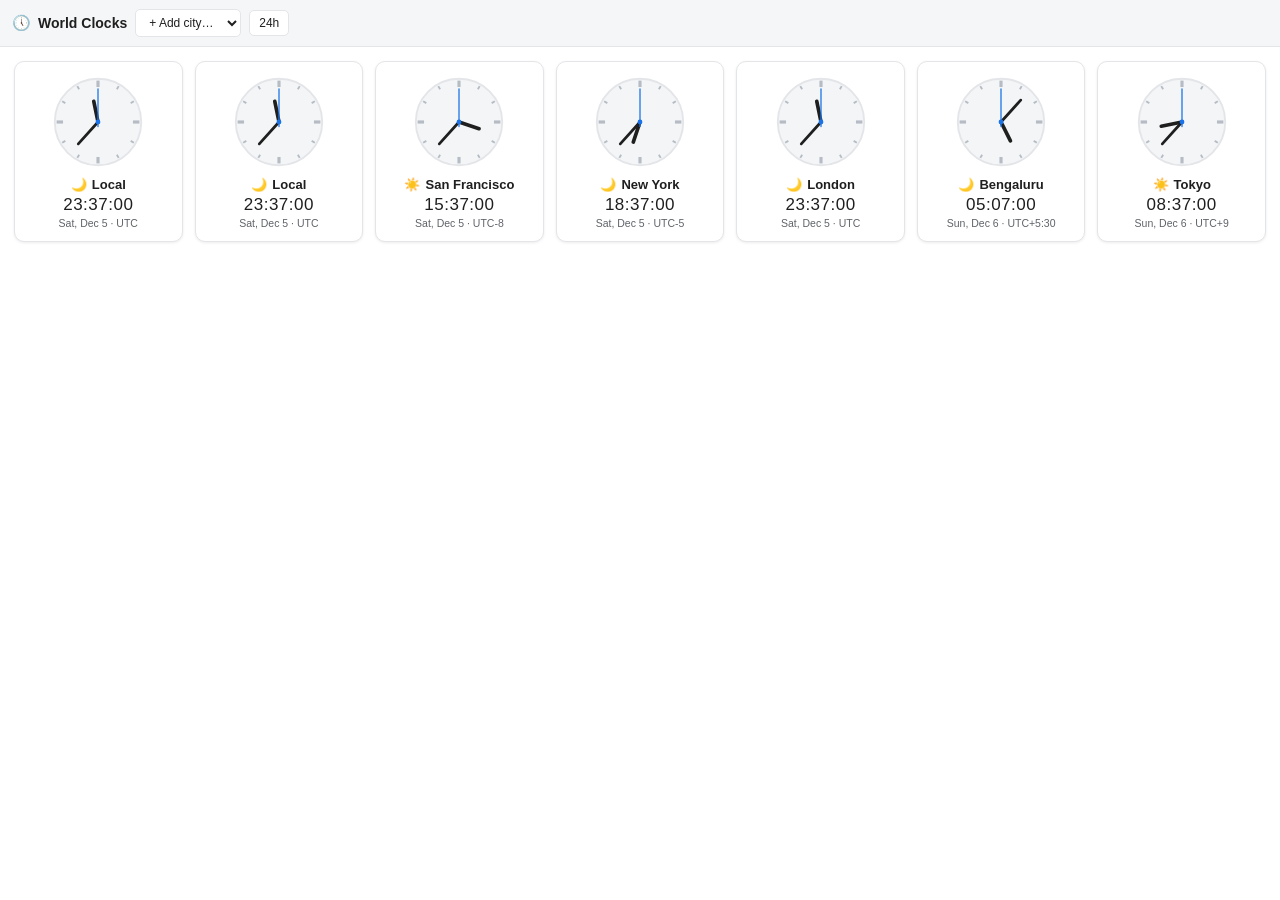
==== views/clocks.html @ b0beb7de "Added various distraction views: games, world clocks, github trending, pomodoro clock, quote of the " ====
<!DOCTYPE html>
<html lang="en">
<head>
<meta charset="utf-8">
<meta name="viewport" content="width=device-width, initial-scale=1">
<title>World Clocks</title>
<style>
  :root {
    --bg: #1e1e1e; --bg-alt: #252526; --card: #2a2d2e; --card-hover: #323638;
    --border: #3c3c3c; --fg: #d4d4d4; --fg-dim: #9aa0a6;
    --accent: #4ea1ff; --accent-fg: #ffffff; --danger: #f48771;
    --face: #202325; --tick: #6b7075; --hand: #d4d4d4;
    --shadow: 0 1px 3px rgba(0,0,0,0.35);
  }
  :root[data-theme="light"] {
    --bg: #ffffff; --bg-alt: #f5f6f7; --card: #ffffff; --card-hover: #f0f4f8;
    --border: #e3e5e8; --fg: #1f1f1f; --fg-dim: #5f6368;
    --accent: #1a73e8; --accent-fg: #ffffff; --danger: #c5221f;
    --face: #f3f5f7; --tick: #b6bcc4; --hand: #1f1f1f;
    --shadow: 0 1px 3px rgba(0,0,0,0.08);
  }
  * { box-sizing: border-box; }
  html, body { height: 100%; margin: 0; }
  body {
    background: var(--bg); color: var(--fg);
    font-family: -apple-system, BlinkMacSystemFont, "Segoe UI", Roboto, Helvetica, Arial, sans-serif;
    font-size: 13px; display: flex; flex-direction: column;
  }
  header {
    flex: 0 0 auto; display: flex; align-items: center; gap: 8px; flex-wrap: wrap;
    padding: 9px 12px; background: var(--bg-alt); border-bottom: 1px solid var(--border);
  }
  header .brand { display: flex; align-items: center; gap: 7px; white-space: nowrap; }
  header .brand .glyph { font-size: 15px; }
  header h1 { font-size: 14px; font-weight: 600; margin: 0; }
  header .spacer { flex: 1 1 auto; }
  select, button {
    font-family: inherit; font-size: 12px; color: var(--fg); background: var(--card);
    border: 1px solid var(--border); border-radius: 5px; padding: 5px 9px; cursor: pointer;
    transition: background 0.12s ease;
  }
  select:hover, button:hover { background: var(--card-hover); }
  button.ghost { background: transparent; }
  button.ghost:hover { background: var(--card-hover); }
  button.toggle[aria-pressed="true"] { background: var(--accent); color: var(--accent-fg); border-color: transparent; }
  main { flex: 1 1 auto; overflow-y: auto; padding: 14px; }
  .grid {
    display: grid; gap: 12px;
    grid-template-columns: repeat(auto-fill, minmax(150px, 1fr));
  }
  .clock {
    position: relative; display: flex; flex-direction: column; align-items: center;
    padding: 14px 10px 12px; background: var(--card); border: 1px solid var(--border);
    border-radius: 10px; box-shadow: var(--shadow); text-align: center;
  }
  .clock .remove {
    position: absolute; top: 5px; right: 5px; width: 20px; height: 20px; padding: 0;
    line-height: 1; border-radius: 50%; background: transparent; border: none;
    color: var(--fg-dim); font-size: 15px; opacity: 0; transition: opacity 0.12s ease;
  }
  .clock:hover .remove { opacity: 1; }
  .clock .remove:hover { color: var(--danger); background: var(--card-hover); }
  .face { width: 92px; height: 92px; }
  .face .rim { fill: var(--face); stroke: var(--border); stroke-width: 2; }
  .face .tick { stroke: var(--tick); stroke-width: 2; }
  .face .tick.major { stroke-width: 3.4; }
  .hand-hour { stroke: var(--hand); stroke-width: 4; stroke-linecap: round; }
  .hand-min  { stroke: var(--hand); stroke-width: 3; stroke-linecap: round; }
  .hand-sec  { stroke: var(--accent); stroke-width: 1.4; stroke-linecap: round; }
  .face .pin { fill: var(--accent); }
  .label { margin-top: 9px; font-size: 13px; font-weight: 600; display: flex; align-items: center; gap: 5px; }
  .digital { margin-top: 3px; font-size: 17px; font-variant-numeric: tabular-nums; letter-spacing: 0.5px; }
  .sub { margin-top: 2px; font-size: 10.5px; color: var(--fg-dim); }
</style>
</head>
<body>
<header>
  <div class="brand"><span class="glyph">&#128340;</span><h1>World Clocks</h1></div>
  <select id="add-select" title="Add a city"></select>
  <button id="fmt-btn" class="toggle" aria-pressed="false" title="Toggle 12/24-hour">24h</button>
  <div class="spacer"></div>
</header>
<main>
  <div id="grid" class="grid"></div>
</main>

<script>
"use strict";

/* =========================================================================
 * World-clocks pane for Makerchip. Fully self-contained (no network): each
 * card shows an analog + digital clock for an IANA time zone, updated every
 * second via Intl.DateTimeFormat.
 *
 * Config (zone list + 12/24h) is persisted to localStorage when available.
 * NOTE: panes opened from a data: URI have an opaque origin where localStorage
 * throws, so persistence silently no-ops there and defaults are used; it will
 * persist if this pane is ever served from a real origin.
 * ========================================================================= */

// Curated cities: [IANA zone, display label].
const CITIES = [
  ["UTC", "UTC"],
  ["America/Los_Angeles", "San Francisco"],
  ["America/Denver", "Denver"],
  ["America/Chicago", "Chicago"],
  ["America/New_York", "New York"],
  ["America/Sao_Paulo", "S\u00e3o Paulo"],
  ["Europe/London", "London"],
  ["Europe/Paris", "Paris"],
  ["Europe/Berlin", "Berlin"],
  ["Europe/Moscow", "Moscow"],
  ["Asia/Dubai", "Dubai"],
  ["Asia/Kolkata", "Bengaluru"],
  ["Asia/Singapore", "Singapore"],
  ["Asia/Shanghai", "Shanghai"],
  ["Asia/Tokyo", "Tokyo"],
  ["Australia/Sydney", "Sydney"],
  ["Pacific/Auckland", "Auckland"],
];
const LABELS = new Map(CITIES);
const LOCAL_TZ = Intl.DateTimeFormat().resolvedOptions().timeZone || "UTC";

const DEFAULT_ZONES = [LOCAL_TZ, "UTC", "America/Los_Angeles", "America/New_York",
  "Europe/London", "Asia/Kolkata", "Asia/Tokyo"];

const STORE_KEY = "mc.clocks.v1";

function labelFor(tz) {
  if (tz === LOCAL_TZ) return "Local";
  return LABELS.get(tz) || tz.split("/").pop().replace(/_/g, " ");
}

// -------------------------------------------------------------------------
// Makerchip pane channel (postMessage v1): only used to match the IDE theme.
// -------------------------------------------------------------------------
const PANE_V = 1;
let _rpcSeq = 0;
const _rpcPending = new Map();

window.addEventListener("message", (e) => {
  const m = e.data;
  if (!m || typeof m !== "object" || m.v !== PANE_V) return;
  if (m.kind === "rpc-result") { _rpcPending.get(m.id)?.resolve(m.result); _rpcPending.delete(m.id); }
  else if (m.kind === "rpc-error") { _rpcPending.get(m.id)?.reject(new Error(m.error)); _rpcPending.delete(m.id); }
});

function callIde(method, ...args) {
  const id = ++_rpcSeq;
  return new Promise((resolve, reject) => {
    if (window.parent === window) { reject(new Error("not a pane")); return; }
    _rpcPending.set(id, { resolve, reject });
    parent.postMessage({ v: PANE_V, kind: "rpc", id, target: "ide", method, args }, "*");
  });
}
function callIdeTimeout(method, args, ms) {
  return Promise.race([
    callIde(method, ...args),
    new Promise((_, rej) => setTimeout(() => rej(new Error("IDE RPC timed out")), ms)),
  ]);
}
function applyTheme(dark) { document.documentElement.setAttribute("data-theme", dark ? "dark" : "light"); }

// -------------------------------------------------------------------------
// Persistence (best-effort; opaque-origin panes silently fall back).
// -------------------------------------------------------------------------
function loadState() {
  try {
    const raw = localStorage.getItem(STORE_KEY);
    if (raw) return JSON.parse(raw);
  } catch (_) { /* opaque origin / disabled */ }
  return null;
}
function saveState() {
  try { localStorage.setItem(STORE_KEY, JSON.stringify({ zones, h24 })); }
  catch (_) { /* opaque origin / disabled */ }
}

// -------------------------------------------------------------------------
// Time helpers
// -------------------------------------------------------------------------
function zoneParts(tz) {
  const p = new Intl.DateTimeFormat("en-US", {
    timeZone: tz, hour12: false, hour: "2-digit", minute: "2-digit", second: "2-digit",
    weekday: "short", month: "short", day: "numeric",
  }).formatToParts(new Date());
  const get = (t) => p.find((x) => x.type === t)?.value || "";
  return {
    h: parseInt(get("hour"), 10) % 24,
    m: parseInt(get("minute"), 10),
    s: parseInt(get("second"), 10),
    weekday: get("weekday"), month: get("month"), day: get("day"),
  };
}
function zoneOffset(tz) {
  try {
    const p = new Intl.DateTimeFormat("en-US", { timeZone: tz, timeZoneName: "shortOffset" }).formatToParts(new Date());
    return (p.find((x) => x.type === "timeZoneName")?.value || "").replace("GMT", "UTC");
  } catch (_) { return ""; }
}

// -------------------------------------------------------------------------
// DOM + state
// -------------------------------------------------------------------------
const gridEl = document.getElementById("grid");
const addSelect = document.getElementById("add-select");
const fmtBtn = document.getElementById("fmt-btn");

const saved = loadState();
let zones = Array.isArray(saved?.zones) && saved.zones.length ? saved.zones.slice() : DEFAULT_ZONES.slice();
let h24 = saved ? !!saved.h24 : true;
let entries = []; // { tz, digital, sub, dayNight, hour, min, sec }

const SVGNS = "http://www.w3.org/2000/svg";
function svgEl(name, attrs) {
  const el = document.createElementNS(SVGNS, name);
  for (const [k, v] of Object.entries(attrs)) el.setAttribute(k, v);
  return el;
}

function buildFace() {
  const svg = svgEl("svg", { class: "face", viewBox: "0 0 100 100" });
  svg.appendChild(svgEl("circle", { class: "rim", cx: 50, cy: 50, r: 47 }));
  for (let i = 0; i < 12; i++) {
    const a = (i * 30) * Math.PI / 180;
    const outer = 45, inner = i % 3 === 0 ? 38 : 41;
    svg.appendChild(svgEl("line", {
      class: i % 3 === 0 ? "tick major" : "tick",
      x1: 50 + inner * Math.sin(a), y1: 50 - inner * Math.cos(a),
      x2: 50 + outer * Math.sin(a), y2: 50 - outer * Math.cos(a),
    }));
  }
  const hour = svgEl("line", { class: "hand-hour", x1: 50, y1: 50, x2: 50, y2: 27 });
  const min = svgEl("line", { class: "hand-min", x1: 50, y1: 50, x2: 50, y2: 18 });
  const sec = svgEl("line", { class: "hand-sec", x1: 50, y1: 55, x2: 50, y2: 14 });
  svg.append(hour, min, sec);
  svg.appendChild(svgEl("circle", { class: "pin", cx: 50, cy: 50, r: 2.6 }));
  return { svg, hour, min, sec };
}

function build() {
  gridEl.innerHTML = "";
  entries = [];
  for (const tz of zones) {
    const card = document.createElement("div");
    card.className = "clock";

    const remove = document.createElement("button");
    remove.className = "remove"; remove.textContent = "\u00d7"; remove.title = "Remove";
    remove.addEventListener("click", () => removeZone(tz));
    card.appendChild(remove);

    const face = buildFace();
    card.appendChild(face.svg);

    const label = document.createElement("div");
    label.className = "label";
    const dn = document.createElement("span");
    label.append(dn, document.createTextNode(labelFor(tz)));
    card.appendChild(label);

    const digital = document.createElement("div");
    digital.className = "digital";
    card.appendChild(digital);

    const sub = document.createElement("div");
    sub.className = "sub";
    card.appendChild(sub);

    gridEl.appendChild(card);
    entries.push({ tz, face, digital, sub, dn });
  }
  refreshAddOptions();
  tick();
}

function pad(n) { return String(n).padStart(2, "0"); }

function tick() {
  for (const e of entries) {
    const t = zoneParts(e.tz);
    const hourAngle = (t.h % 12) * 30 + t.m * 0.5;
    const minAngle = t.m * 6 + t.s * 0.1;
    const secAngle = t.s * 6;
    e.face.hour.setAttribute("transform", `rotate(${hourAngle} 50 50)`);
    e.face.min.setAttribute("transform", `rotate(${minAngle} 50 50)`);
    e.face.sec.setAttribute("transform", `rotate(${secAngle} 50 50)`);

    let hh = t.h, ap = "";
    if (!h24) { ap = hh < 12 ? " AM" : " PM"; hh = hh % 12 || 12; }
    e.digital.textContent = `${h24 ? pad(hh) : hh}:${pad(t.m)}:${pad(t.s)}${ap}`;
    e.sub.textContent = `${t.weekday}, ${t.month} ${t.day} \u00b7 ${zoneOffset(e.tz)}`;
    e.dn.textContent = (t.h >= 6 && t.h < 18) ? "\u2600\ufe0f" : "\u{1F319}";
  }
}

function refreshAddOptions() {
  addSelect.innerHTML = "";
  const ph = document.createElement("option");
  ph.value = ""; ph.textContent = "+ Add city\u2026"; ph.disabled = true; ph.selected = true;
  addSelect.appendChild(ph);
  for (const [tz, label] of CITIES) {
    if (zones.includes(tz)) continue;
    const opt = document.createElement("option");
    opt.value = tz; opt.textContent = label;
    addSelect.appendChild(opt);
  }
}

function addZone(tz) {
  if (!tz || zones.includes(tz)) return;
  zones.push(tz);
  saveState();
  build();
}
function removeZone(tz) {
  zones = zones.filter((z) => z !== tz);
  saveState();
  build();
}

addSelect.addEventListener("change", () => { const tz = addSelect.value; addSelect.value = ""; addZone(tz); });
fmtBtn.addEventListener("click", () => {
  h24 = !h24;
  fmtBtn.setAttribute("aria-pressed", String(!h24));
  fmtBtn.textContent = h24 ? "24h" : "12h";
  saveState();
  tick();
});

setInterval(tick, 1000);

async function boot() {
  fmtBtn.setAttribute("aria-pressed", String(!h24));
  fmtBtn.textContent = h24 ? "24h" : "12h";
  if (window.parent !== window) {
    try { parent.postMessage({ v: PANE_V, type: "ready" }, "*"); } catch (_) {}
    try {
      const ctx = await callIdeTimeout("getContext", [], 1500);
      if (ctx?.theme) applyTheme(!!ctx.theme.dark);
    } catch (_) { /* non-Makerchip host */ }
  } else {
    applyTheme(window.matchMedia && window.matchMedia("(prefers-color-scheme: dark)").matches);
  }
  build();
}

boot();
</script>
</body>
</html>
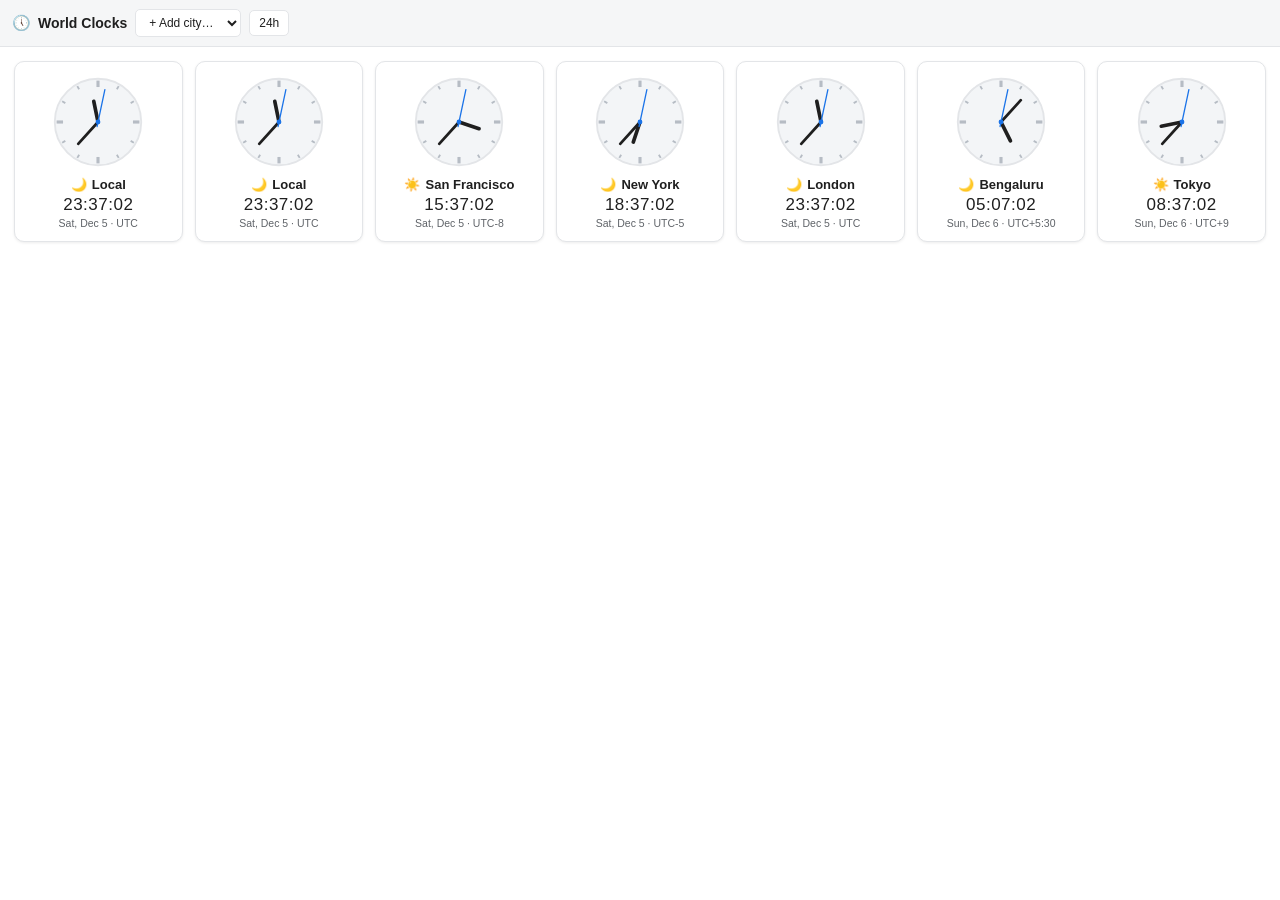
==== commit c5b9f26c: "Makerchip panes are now views (Makerchip nomenclature change). Gallery "pane mode" -> "view mode"; i" ====
--- a/views/clocks.html
+++ b/views/clocks.html
@@ -88,14 +88,14 @@
 "use strict";
 
 /* =========================================================================
- * World-clocks pane for Makerchip. Fully self-contained (no network): each
+ * World-clocks view for Makerchip. Fully self-contained (no network): each
  * card shows an analog + digital clock for an IANA time zone, updated every
  * second via Intl.DateTimeFormat.
  *
  * Config (zone list + 12/24h) is persisted to localStorage when available.
- * NOTE: panes opened from a data: URI have an opaque origin where localStorage
+ * NOTE: views opened from a data: URI have an opaque origin where localStorage
  * throws, so persistence silently no-ops there and defaults are used; it will
- * persist if this pane is ever served from a real origin.
+ * persist if this view is ever served from a real origin.
  * ========================================================================= */
 
 // Curated cities: [IANA zone, display label].
@@ -132,15 +132,15 @@
 }
 
 // -------------------------------------------------------------------------
-// Makerchip pane channel (postMessage v1): only used to match the IDE theme.
-// -------------------------------------------------------------------------
-const PANE_V = 1;
+// Makerchip view channel (postMessage v1): only used to match the IDE theme.
+// -------------------------------------------------------------------------
+const VIEW_V = 1;
 let _rpcSeq = 0;
 const _rpcPending = new Map();
 
 window.addEventListener("message", (e) => {
   const m = e.data;
-  if (!m || typeof m !== "object" || m.v !== PANE_V) return;
+  if (!m || typeof m !== "object" || m.v !== VIEW_V) return;
   if (m.kind === "rpc-result") { _rpcPending.get(m.id)?.resolve(m.result); _rpcPending.delete(m.id); }
   else if (m.kind === "rpc-error") { _rpcPending.get(m.id)?.reject(new Error(m.error)); _rpcPending.delete(m.id); }
 });
@@ -148,9 +148,9 @@
 function callIde(method, ...args) {
   const id = ++_rpcSeq;
   return new Promise((resolve, reject) => {
-    if (window.parent === window) { reject(new Error("not a pane")); return; }
+    if (window.parent === window) { reject(new Error("not a view")); return; }
     _rpcPending.set(id, { resolve, reject });
-    parent.postMessage({ v: PANE_V, kind: "rpc", id, target: "ide", method, args }, "*");
+    parent.postMessage({ v: VIEW_V, kind: "rpc", id, target: "ide", method, args }, "*");
   });
 }
 function callIdeTimeout(method, args, ms) {
@@ -162,7 +162,7 @@
 function applyTheme(dark) { document.documentElement.setAttribute("data-theme", dark ? "dark" : "light"); }
 
 // -------------------------------------------------------------------------
-// Persistence (best-effort; opaque-origin panes silently fall back).
+// Persistence (best-effort; opaque-origin views silently fall back).
 // -------------------------------------------------------------------------
 function loadState() {
   try {
@@ -334,7 +334,7 @@
   fmtBtn.setAttribute("aria-pressed", String(!h24));
   fmtBtn.textContent = h24 ? "24h" : "12h";
   if (window.parent !== window) {
-    try { parent.postMessage({ v: PANE_V, type: "ready" }, "*"); } catch (_) {}
+    try { parent.postMessage({ v: VIEW_V, type: "ready" }, "*"); } catch (_) {}
     try {
       const ctx = await callIdeTimeout("getContext", [], 1500);
       if (ctx?.theme) applyTheme(!!ctx.theme.dark);
